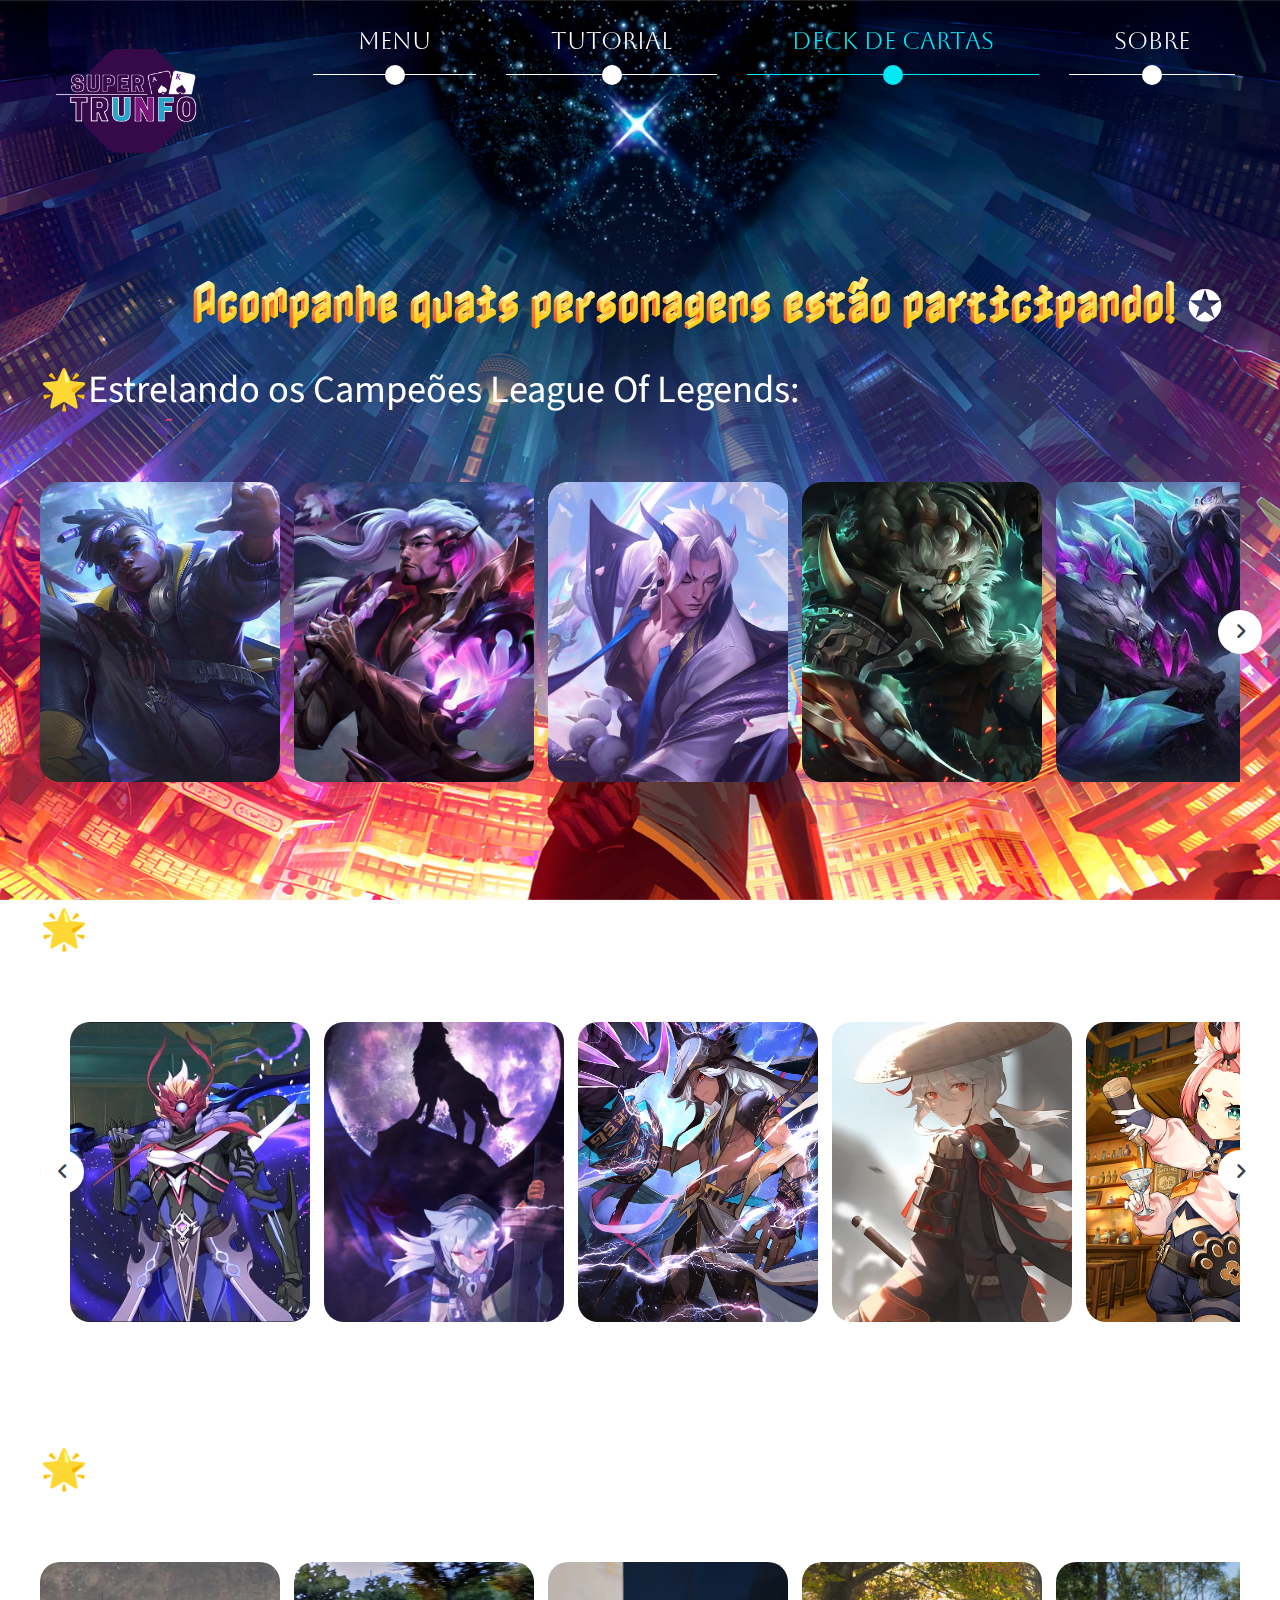
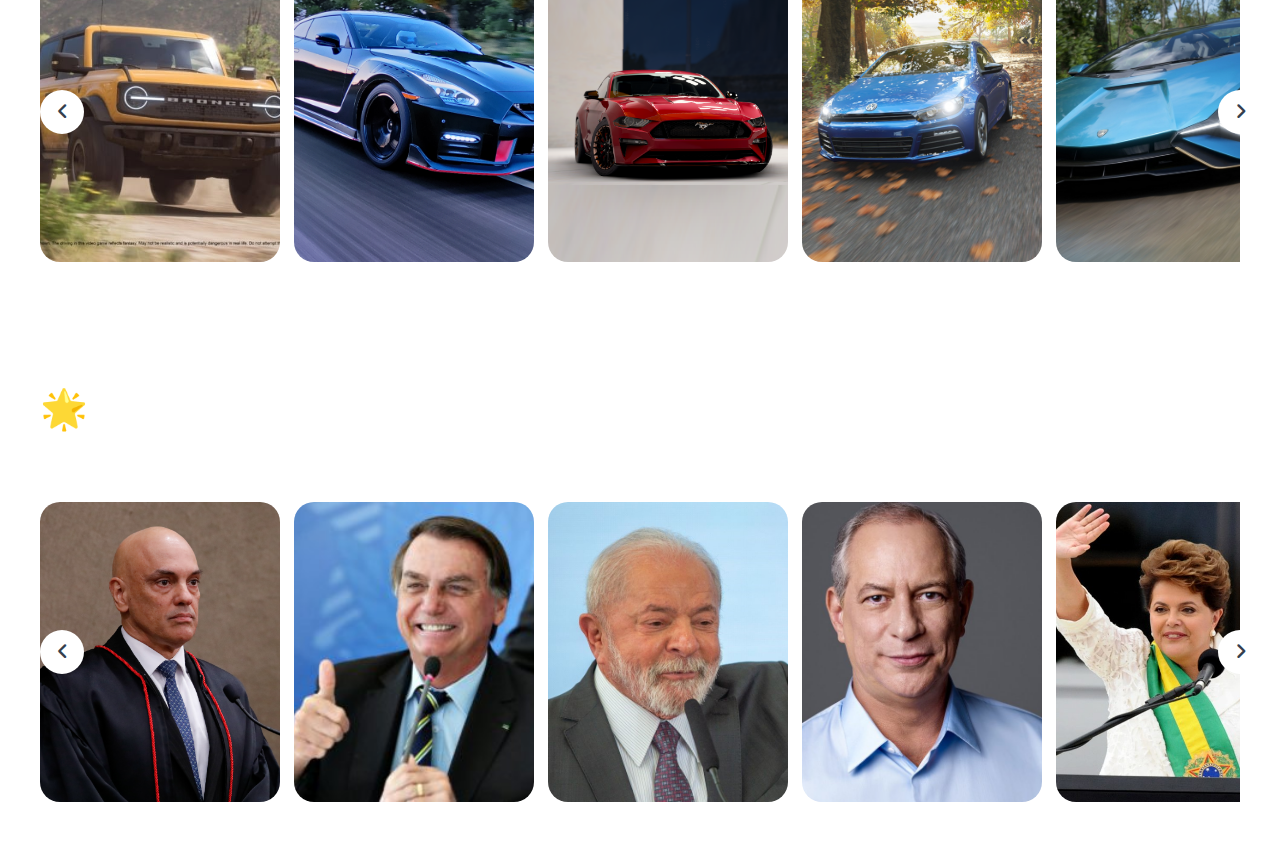
==== bundle/deck.html @ 3bc13b1d "first" ====
<!DOCTYPE html>
<html>
<head>
    <meta charset="UTF-8">
    <meta http-equiv="X-UA-Compatible" content="IE=edge">
    <meta name="viewport" content="width=device-width, initial-scale=1.0">
    <link rel="preconnect" href="https://fonts.googleapis.com">
    <link rel="preconnect" href="https://fonts.gstatic.com" crossorigin>
    <link href="https://fonts.googleapis.com/css2?family=Londrina+Outline&family=Nabla&display=swap" rel="stylesheet">
    <link href="https://fonts.googleapis.com/css2?family=Aboreto&family=Source+Sans+Pro:wght@200&family=Stick+No+Bills:wght@300&family=Turret+Road:wght@300&display=swap" rel="stylesheet">
    <link rel="shortcut icon" type="imagem/png" href="../img/shortcut.ico">
    <title>Deck de Cartas</title>
    <link rel="stylesheet" type="text/css" href="../css/deck-style.css">
    <link rel="stylesheet" href="../css/bootstrap.min.css">
    <link rel="stylesheet" href="https://cdnjs.cloudflare.com/ajax/libs/font-awesome/6.2.0/css/all.min.css">
    <script src="../js/carousel-deck.js" defer></script>
</head>

<body>
    <video autoplay muted loop id="bg-video">
        <source src="../video/gfp-astro-timelapse.mp4" type="video/mp4">
    </video>

    <div class="logo-menu-position"><a href="https://github.com/Geckkou" target="_blank"><img class="logo-menu-size" src="../img/logos/logo-menu.png" alt="Logo"></a></div>
    
    <div class="cd-slider-nav top-right"">
        <nav class="navbar navbar-expand-lg">
            <ul class="navbar-nav">
                <li class="nav-item">
                <a class="nav-link" href="../index.html">Menu</a>
                <div class="circle"></div>
                </li>
                <li class="nav-item">
                <a class="nav-link" href="./tutorial.html">Tutorial</a>
                <div class="circle"></div>
                </li>
                <li class="nav-item selected">
                <a class="nav-link" href="#0">Deck de Cartas</a>
                <div class="circle"></div>
                </li>
                <li class="nav-item">
                <a class="nav-link" href="./sobre.html">Sobre</a>
                <div class="circle"></div>
                </li>
            </ul>
        </nav>
    </div>
    

    <div class="organizer">
        <p class="main-title">Acompanhe quais personagens estão participando! ✪</p>
        <div class="wrapper">
            <p class="deck-title">🌟Estrelando os Campeões League Of Legends:</p>
            <i id="left" class="fa-solid fa-angle-left"></i>
            <div class="carousel">
            <img src="../img/lol-content/img-1.jpg" alt="img" draggable="false">
            <img src="../img/lol-content/img-2.jpg" alt="img" draggable="false">
            <img src="../img/lol-content/img-3.jpg" alt="img" draggable="false">
            <img src="../img/lol-content/img-4.jpg" alt="img" draggable="false">
            <img src="../img/lol-content/img-5.jpg" alt="img" draggable="false">
            <img src="../img/lol-content/img-6.jpg" alt="img" draggable="false">
            <img src="../img/lol-content/img-7.jpg" alt="img" draggable="false">
            <img src="../img/lol-content/img-8.jpg" alt="img" draggable="false">
            <img src="../img/lol-content/img-9.jpg" alt="img" draggable="false">
            <img src="../img/lol-content/img-10.jpg" alt="img" draggable="false">
            <img src="../img/lol-content/img-11.jpg" alt="img" draggable="false">
            <img src="../img/lol-content/img-12.jpg" alt="img" draggable="false">
            <img src="../img/lol-content/img-13.jpg" alt="img" draggable="false">
            <img src="../img/lol-content/img-14.jpg" alt="img" draggable="false">
            <img src="../img/lol-content/img-15.jpg" alt="img" draggable="false">
            </div>
            <i id="right" class="fa-solid fa-angle-right"></i>
        </div>

        <div class="wrapper2">
            <p class="deck-title">🌟Estrelando os Heróis Genshin Impact:</p>
            <i id="left" class="fa-solid fa-angle-left"></i>
            <div class="carousel2">
            <img src="../img/gi-content/1.jpg" alt="img" draggable="false">
            <img src="../img/gi-content/2.jpg" alt="img" draggable="false">
            <img src="../img/gi-content/3.jpg" alt="img" draggable="false">
            <img src="../img/gi-content/4.png" alt="img" draggable="false">
            <img src="../img/gi-content/5.jpg" alt="img" draggable="false">
            <img src="../img/gi-content/6.png" alt="img" draggable="false">
            <img src="../img/gi-content/7.jpg" alt="img" draggable="false">
            <img src="../img/gi-content/8.jpg" alt="img" draggable="false">
            <img src="../img/gi-content/9.jpg" alt="img" draggable="false">
            <img src="../img/gi-content/10.jpg" alt="img" draggable="false">
            <img src="../img/gi-content/11.jpg" alt="img" draggable="false">
            <img src="../img/gi-content/12.png" alt="img" draggable="false">
            <img src="../img/gi-content/13.jpg" alt="img" draggable="false">
            <img src="../img/gi-content/14.jpg" alt="img" draggable="false">
            <img src="../img/gi-content/15.jpg" alt="img" draggable="false">
            </div>
            <i id="right" class="fa-solid fa-angle-right"></i>
        </div>

        <div class="wrapper3">
            <p class="deck-title">🌟Garagem dos veículos Forza Horizon:</p>
            <i id="left" class="fa-solid fa-angle-left"></i>
            <div class="carousel3">
            <img src="../img/fh-content/1.jpg" alt="img" draggable="false">
            <img src="../img/fh-content/2.jpg" alt="img" draggable="false">
            <img src="../img/fh-content/3.png" alt="img" draggable="false">
            <img src="../img/fh-content/4.jpg" alt="img" draggable="false">
            <img src="../img/fh-content/5.jpg" alt="img" draggable="false">
            <img src="../img/fh-content/6.jpg" alt="img" draggable="false">
            <img src="../img/fh-content/7.jpeg" alt="img" draggable="false">
            <img src="../img/fh-content/8.png" alt="img" draggable="false">
            <img src="../img/fh-content/9.jpg" alt="img" draggable="false">
            <img src="../img/fh-content/10.jpg" alt="img" draggable="false">
            <img src="../img/fh-content/11.jpeg" alt="img" draggable="false">
            <img src="../img/fh-content/12.jpg" alt="img" draggable="false">
            <img src="../img/fh-content/13.jpg" alt="img" draggable="false">
            <img src="../img/fh-content/14.jpg" alt="img" draggable="false">
            <img src="../img/fh-content/15.jpg" alt="img" draggable="false">
            </div>
            <i id="right" class="fa-solid fa-angle-right"></i>
        </div>

        <div class="wrapper4">
            <p class="deck-title">🌟Convidados exclusivos do Kandidatos Kart:</p>
            <i id="left" class="fa-solid fa-angle-left"></i>
            <div class="carousel4">
            <img src="../img/kan-content/1.jpg" alt="img" draggable="false">
            <img src="../img/kan-content/2.jpg" alt="img" draggable="false">
            <img src="../img/kan-content/3.jpg" alt="img" draggable="false">
            <img src="../img/kan-content/4.jpg" alt="img" draggable="false">
            <img src="../img/kan-content/5.jpg" alt="img" draggable="false">
            <img src="../img/kan-content/6.jpg" alt="img" draggable="false">
            <img src="../img/kan-content/7.jpg" alt="img" draggable="false">
            <img src="../img/kan-content/8.jpeg" alt="img" draggable="false">
            <img src="../img/kan-content/9.jpg" alt="img" draggable="false">
            <img src="../img/kan-content/10.jpg" alt="img" draggable="false">
            <img src="../img/kan-content/11.jpg" alt="img" draggable="false">
            <img src="../img/kan-content/12.jpg" alt="img" draggable="false">
            <img src="../img/kan-content/13.jpg" alt="img" draggable="false">
            <img src="../img/kan-content/14.jpeg" alt="img" draggable="false">
            <img src="../img/kan-content/15.jpg" alt="img" draggable="false">
            </div>
            <i id="right" class="fa-solid fa-angle-right"></i>
        </div><br><br>

    </div>

</body>

</html>
---- css/deck-style.css ----
/*=================================================================================================================*/
/*=================================================================================================================*/
/*carousel tutorial page===========================================================================================*/
*{
  margin: 0;
  padding: 0;
  box-sizing: border-box;
  font-family: 'Source Sans Pro', sans-serif;
}
body{
  display: flex;
  padding: 0 35px;
  min-height: 100vh;
  align-items: center;
  justify-content: center;
  background: #343F4F;
}

.wrapper{
  display: flex;
  max-width: 1200px;
  position: relative;
  margin-top: 20%;
}
.wrapper i{
  top: 50%;
  height: 44px;
  width: 44px;
  color: #343F4F;
  cursor: pointer;
  font-size: 1.15rem;
  position: absolute;
  text-align: center;
  line-height: 44px;
  background: #fff;
  border-radius: 50%;
  transform: translateY(-50%);
  transition: transform 0.1s linear;
}
.wrapper i:active{
  transform: translateY(-50%) scale(0.9);
}
.wrapper i:hover{
  background: #f2f2f2;
}
.wrapper i:first-child{
  left: -22px;
  display: none;
}
.wrapper i:last-child{
  right: -22px;
}
.wrapper .carousel{
  font-size: 0px;
  cursor: pointer;
  overflow: hidden;
  white-space: nowrap;
  scroll-behavior: smooth;
}
.carousel.dragging{
  cursor: grab;
  scroll-behavior: auto;
}
.carousel.dragging img{
  pointer-events: none;
}
.carousel img{
  height: 300px;
  object-fit: cover;
  user-select: none;
  margin-left: 14px;
  width: calc(100% / 5);
  border-radius: 20px;
}
.carousel img:first-child{
  margin-left: 0px;
}

@media screen and (max-width: 900px) {
  .carousel img{
    width: calc(100% / 2);
  }
}

@media screen and (max-width: 550px) {
  .carousel img{
    width: 100%;
  }
}
/*/////////////////////////////////////////////////////////////////////////////////////////////////////////////*/
.wrapper2{
  display: flex;
  max-width: 1200px;
  position: relative;
  margin-top: 20%;
}
.wrapper2 i{
  top: 50%;
  height: 44px;
  width: 44px;
  color: #343F4F;
  cursor: pointer;
  font-size: 1.15rem;
  position: absolute;
  text-align: center;
  line-height: 44px;
  background: #fff;
  border-radius: 50%;
  transform: translateY(-50%);
  transition: transform 0.1s linear;
}
.wrapper2 i:active{
  transform: translateY(-50%) scale(0.9);
}
.wrapper2 i:hover{
  background: #f2f2f2;
}
.wrapper2 i:first-child{
  left: -22px;
  display: none;
}
.wrapper2 i:last-child{
  right: -22px;
}
.wrapper2 .carousel2{
  font-size: 0px;
  cursor: pointer;
  overflow: hidden;
  white-space: nowrap;
  scroll-behavior: smooth;
}
.carousel2.dragging{
  cursor: grab;
  scroll-behavior: auto;
}
.carousel2.dragging img{
  pointer-events: none;
}
.carousel2 img{
  height: 300px;
  object-fit: cover;
  user-select: none;
  margin-left: 14px;
  width: calc(100% / 5);
  border-radius: 20px;
}
.carousel2 img:first-child{
  margin-left: 0px;
}

@media screen and (max-width: 900px) {
  .carousel2 img{
    width: calc(100% / 2);
  }
}

@media screen and (max-width: 550px) {
  .carousel2 img{
    width: 100%;
  }
}
/*/////////////////////////////////////////////////////////////////////////////////////////////////////////////*/
.wrapper3{
  display: flex;
  max-width: 1200px;
  position: relative;
  margin-top: 20%;
}
.wrapper3 i{
  top: 50%;
  height: 44px;
  width: 44px;
  color: #343F4F;
  cursor: pointer;
  font-size: 1.15rem;
  position: absolute;
  text-align: center;
  line-height: 44px;
  background: #fff;
  border-radius: 50%;
  transform: translateY(-50%);
  transition: transform 0.1s linear;
}
.wrapper3 i:active{
  transform: translateY(-50%) scale(0.9);
}
.wrapper3 i:hover{
  background: #f2f2f2;
}
.wrapper3 i:first-child{
  left: -22px;
  display: none;
}
.wrapper3 i:last-child{
  right: -22px;
}
.wrapper3 .carousel3{
  font-size: 0px;
  cursor: pointer;
  overflow: hidden;
  white-space: nowrap;
  scroll-behavior: smooth;
}
.carousel3.dragging{
  cursor: grab;
  scroll-behavior: auto;
}
.carousel3.dragging img{
  pointer-events: none;
}
.carousel3 img{
  height: 300px;
  object-fit: cover;
  user-select: none;
  margin-left: 14px;
  width: calc(100% / 5);
  border-radius: 20px;
}
.carousel3 img:first-child{
  margin-left: 0px;
}

@media screen and (max-width: 900px) {
  .carousel3 img{
    width: calc(100% / 2);
  }
}

@media screen and (max-width: 550px) {
  .carousel3 img{
    width: 100%;
  }
}
/*/////////////////////////////////////////////////////////////////////////////////////////////////////////////*/
.wrapper4{
  display: flex;
  max-width: 1200px;
  position: relative;
  margin-top: 20%;
}
.wrapper4 i{
  top: 50%;
  height: 44px;
  width: 44px;
  color: #343F4F;
  cursor: pointer;
  font-size: 1.15rem;
  position: absolute;
  text-align: center;
  line-height: 44px;
  background: #fff;
  border-radius: 50%;
  transform: translateY(-50%);
  transition: transform 0.1s linear;
}
.wrapper4 i:active{
  transform: translateY(-50%) scale(0.9);
}
.wrapper4 i:hover{
  background: #f2f2f2;
}
.wrapper4 i:first-child{
  left: -22px;
  display: none;
}
.wrapper4 i:last-child{
  right: -22px;
}
.wrapper4 .carousel4{
  font-size: 0px;
  cursor: pointer;
  overflow: hidden;
  white-space: nowrap;
  scroll-behavior: smooth;
}
.carousel4.dragging{
  cursor: grab;
  scroll-behavior: auto;
}
.carousel4.dragging img{
  pointer-events: none;
}
.carousel4 img{
  height: 300px;
  object-fit: cover;
  user-select: none;
  margin-left: 14px;
  width: calc(100% / 5);
  border-radius: 20px;
}
.carousel4 img:first-child{
  margin-left: 0px;
}

@media screen and (max-width: 900px) {
  .carousel4 img{
    width: calc(100% / 2);
  }
}

@media screen and (max-width: 550px) {
  .carousel4 img{
    width: 100%;
  }
}




















/*/////////////////////////////////////////////////////////////////////////////////////////////////////////////*/
/*/////////////////////////////////////////////////////////////////////////////////////////////////////////////*/
/*/////////////////////////////////////////////////////////////////////////////////////////////////////////////*/
/* background video mp4 10sec*/
#bg-video {
    position: fixed;
    left: 50%;
    top: 50%;
    bottom: auto;
    right: auto;
    min-width: 100%;
    min-height: 100%;
    transform: translateX(-50%) translateY(-50%);
    z-index: -100;
    background-image: url("../img/bg-lol.jpg");
    background-position: center;
    background-size: cover;
    background-repeat: no-repeat;
    background-color: #000000;
}

/*menu inicial img logo do trunfo poderia ser txt tb */
.logo-menu-position{
    position: absolute;
    margin-left: 4%;
    margin-top: 2%;
    top: 0;
    left: 0;
}
.logo-menu-size{
    width: 150px;
    height: 150px;
}

/* barra de nav c atalhos e hover */
.top-right {
    position: absolute;
    top: 0;
    right: 0;
    margin-right: 30px;
}
.navbar a {
    color: white;
    font-family: 'Aboreto', cursive;
    font-size: 1.5rem;
}
.navbar .navbar-nav .nav-item {
    margin-left: 15px;
    margin-right: 15px;
}
.navbar .navbar-nav .nav-item .nav-link {
    font-size: 1.5rem;
    padding: 15px 45px;
    border-bottom: 1px solid white;
}
.nav-item {
    position: relative;
}
.circle {
    position: absolute;
    left: calc(50% - 10px);
    bottom: -10px;
    width: 20px;
    height: 20px; 
    background-color: white;
    border-radius: 50%;
}
.navbar .navbar-nav .nav-item.selected .nav-link,
.navbar .navbar-nav .nav-item .nav-link:hover {
    color: #03e9f4;
    border-bottom: 1px solid #03e9f4;
}
.cd-slider-nav li.selected a+.circle,
.navbar .navbar-nav .nav-item .nav-link:hover+.circle {
    background-color: #03e9f4;
}
/* duvida#66fff5 */ 

.organizer{
  margin-top: 20%;
  display: grid;
  grid-template-rows: 1fr;
}


.deck-title{
  font-size: 2.4rem;
  color: white;
  position: absolute;
  margin-top: -10%;
  z-index: 9999;
}
.main-title{
  font-family: 'Nabla', cursive;
  text-align: center;
  font-size: 2.7rem;
  top: 30%;
  left: 15%;
  color: white;
  position: absolute;
  z-index: 9999;
}
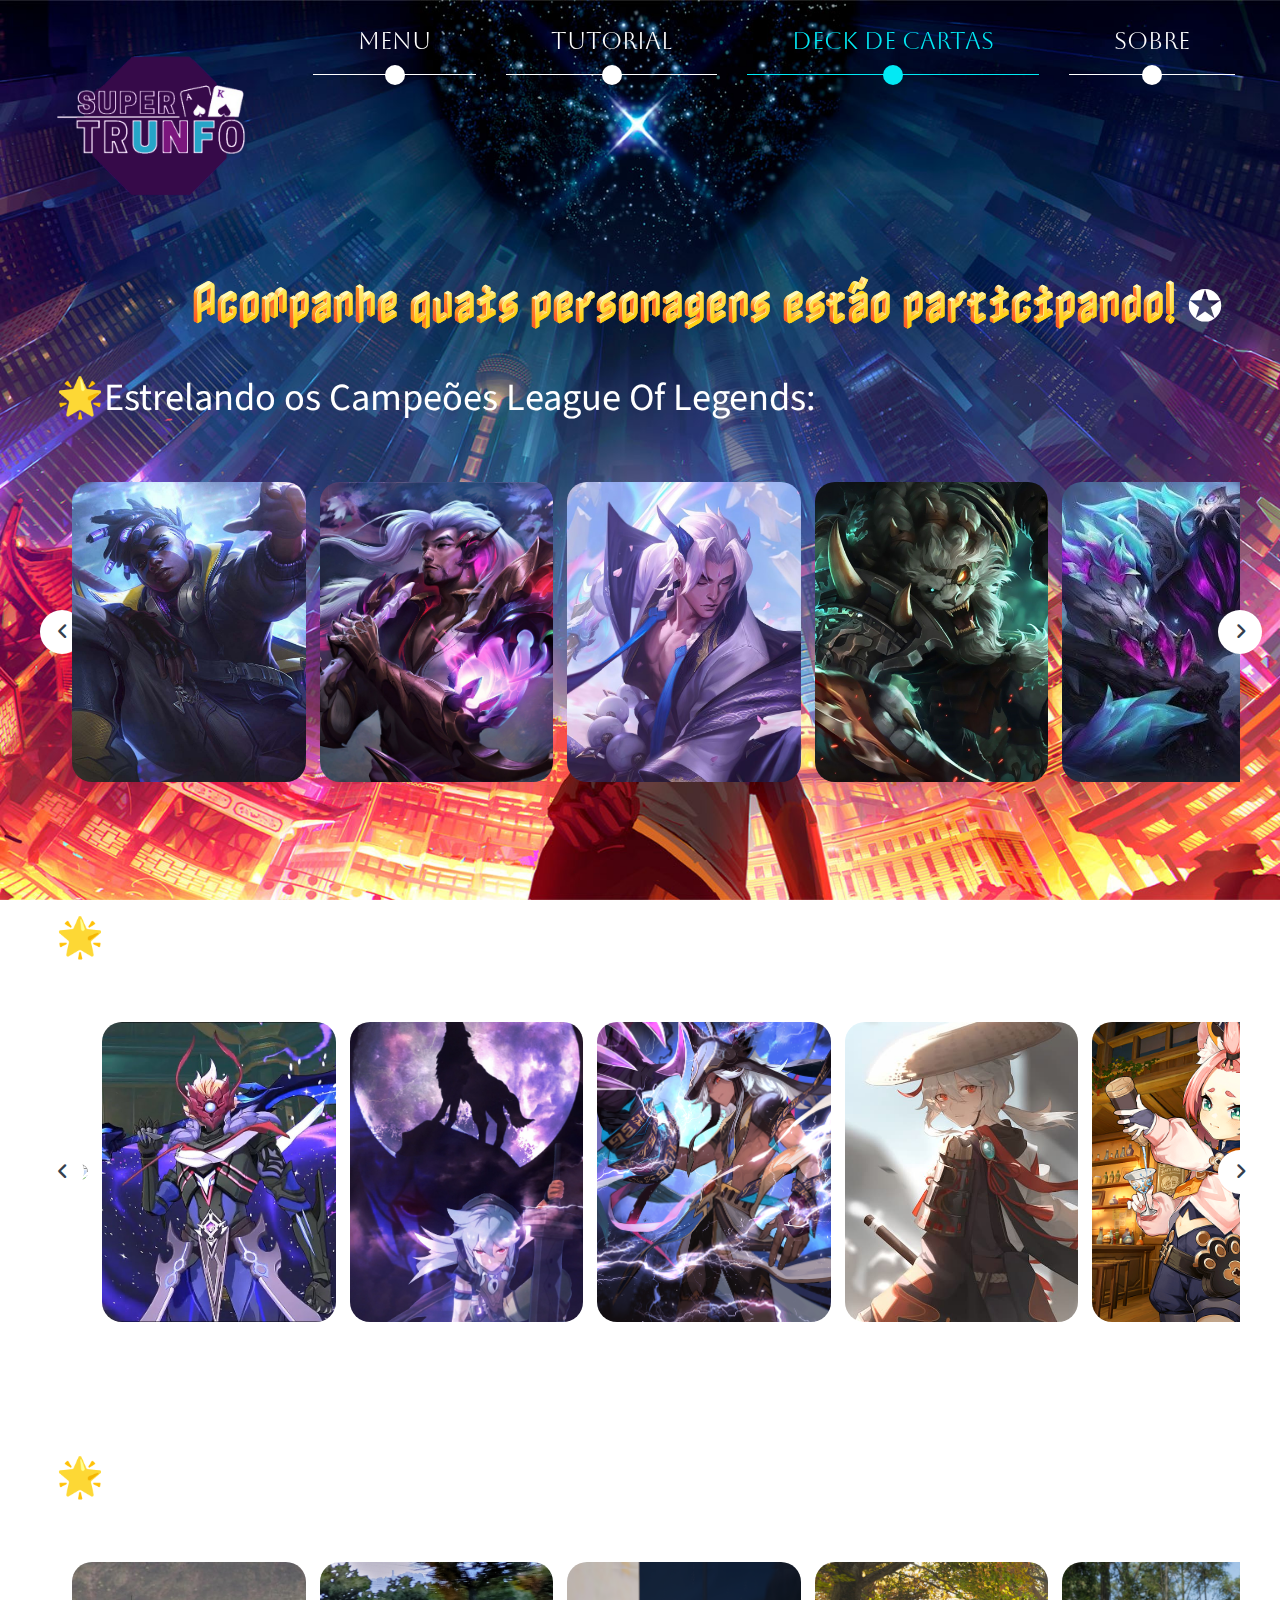
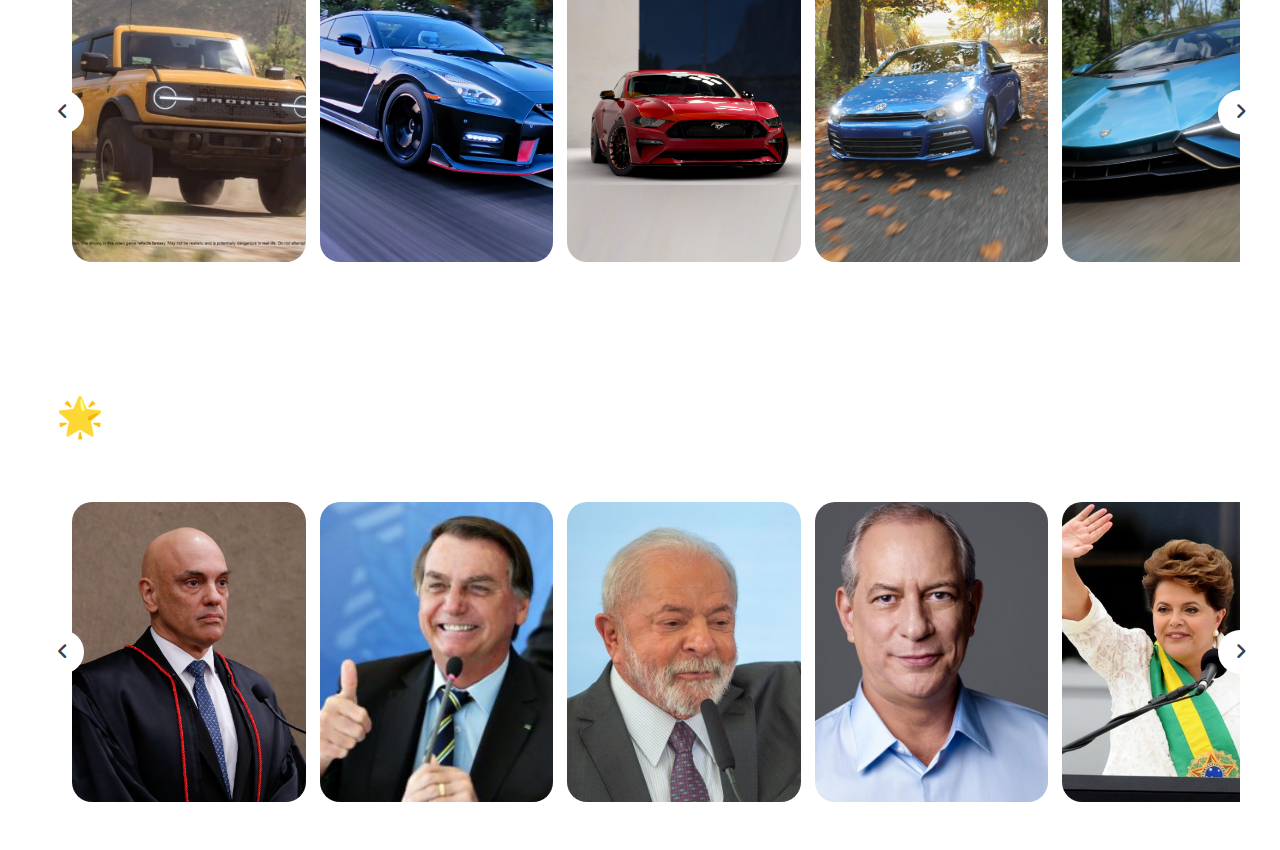
==== commit b5ecb4b9: "fim" ====
--- a/bundle/deck.html
+++ b/bundle/deck.html
@@ -50,7 +50,7 @@
     <div class="organizer">
         <p class="main-title">Acompanhe quais personagens estão participando! ✪</p>
         <div class="wrapper">
-            <p class="deck-title">🌟Estrelando os Campeões League Of Legends:</p>
+            <a class="nav-link" href="../animation/lol/index.html"><p class="deck-title">🌟Estrelando os Campeões League Of Legends:</p></a>
             <i id="left" class="fa-solid fa-angle-left"></i>
             <div class="carousel">
             <img src="../img/lol-content/img-1.jpg" alt="img" draggable="false">
@@ -73,7 +73,7 @@
         </div>
 
         <div class="wrapper2">
-            <p class="deck-title">🌟Estrelando os Heróis Genshin Impact:</p>
+            <a class="nav-link" href="../animation/gi/index.html"><p class="deck-title">🌟Estrelando os Heróis Genshin Impact:</p></a>
             <i id="left" class="fa-solid fa-angle-left"></i>
             <div class="carousel2">
             <img src="../img/gi-content/1.jpg" alt="img" draggable="false">
@@ -96,7 +96,7 @@
         </div>
 
         <div class="wrapper3">
-            <p class="deck-title">🌟Garagem dos veículos Forza Horizon:</p>
+            <a class="nav-link" href="../animation/fh/index.html"><p class="deck-title">🌟Garagem dos veículos Forza Horizon:</p></a>
             <i id="left" class="fa-solid fa-angle-left"></i>
             <div class="carousel3">
             <img src="../img/fh-content/1.jpg" alt="img" draggable="false">
@@ -119,7 +119,7 @@
         </div>
 
         <div class="wrapper4">
-            <p class="deck-title">🌟Convidados exclusivos do Kandidatos Kart:</p>
+            <a class="nav-link" href="../animation/kan/index.html"><p class="deck-title">🌟Convidados exclusivos do Kandidatos Kart:</p></a>
             <i id="left" class="fa-solid fa-angle-left"></i>
             <div class="carousel4">
             <img src="../img/kan-content/1.jpg" alt="img" draggable="false">
--- a/css/deck-style.css
+++ b/css/deck-style.css
@@ -353,9 +353,10 @@
     left: 0;
 }
 .logo-menu-size{
-    width: 150px;
-    height: 150px;
-}
+    width: 200px;
+    height: 200px;
+}
+
 
 /* barra de nav c atalhos e hover */
 .top-right {
